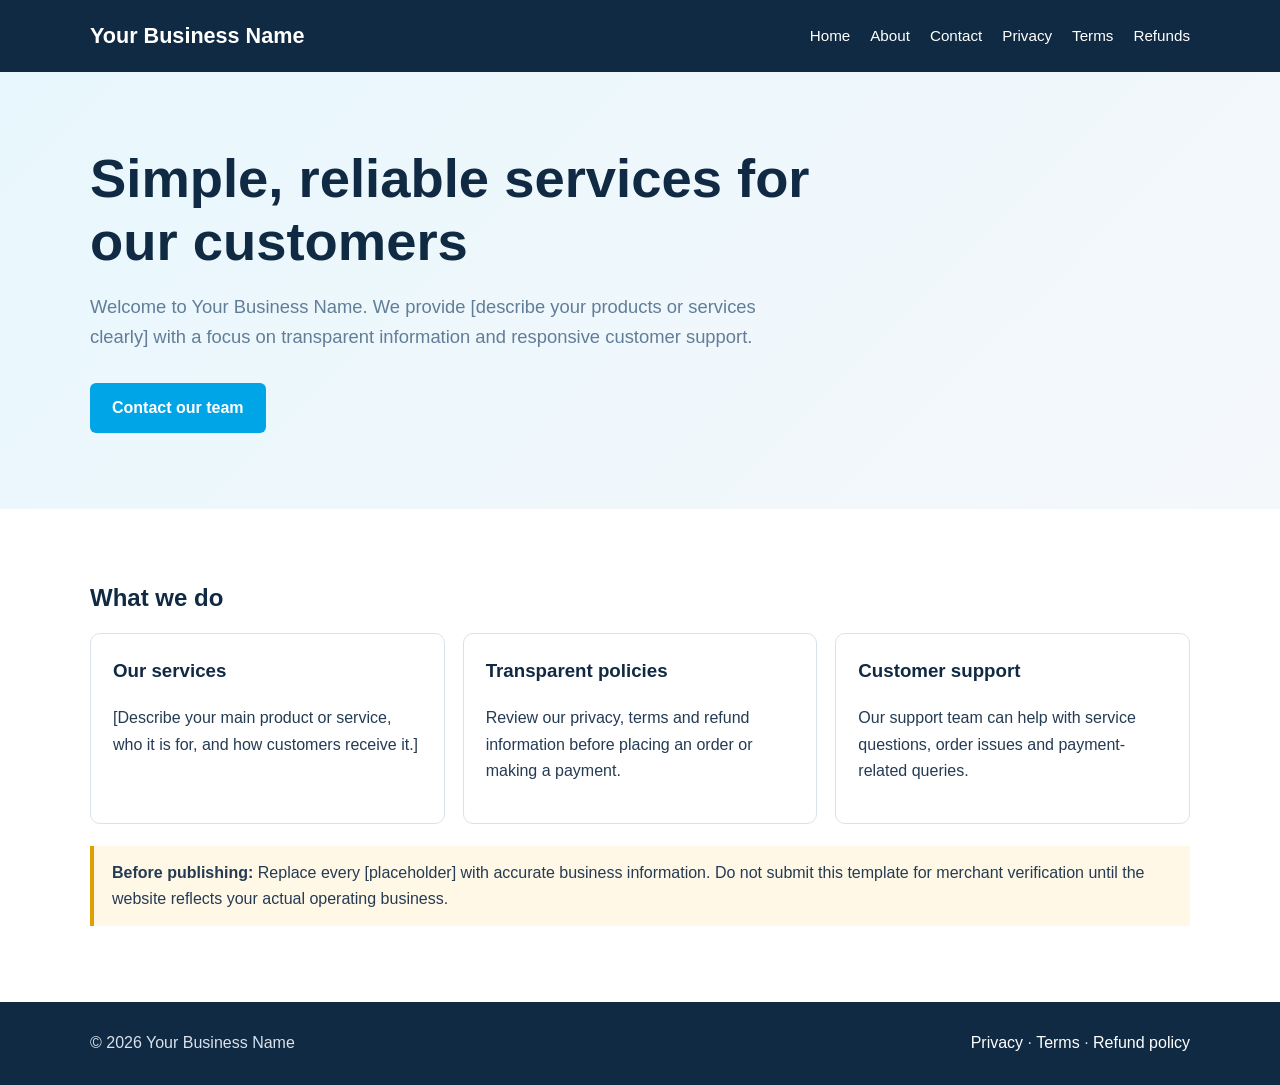
==== index.html @ 6c33d840 "Add business website page: index.html" ====
<!doctype html>
<html lang="en"><head><meta charset="utf-8"><meta name="viewport" content="width=device-width,initial-scale=1"><meta name="description" content="Learn about our services, customer support and payment policies."><title>Paytm Website | Home</title><link rel="stylesheet" href="style.css"></head><body>
<header class="site-header"><div class="container nav"><a class="brand" href="index.html">Your Business Name</a><nav class="nav-links"><a href="index.html">Home</a><a href="about.html">About</a><a href="contact.html">Contact</a><a href="privacy-policy.html">Privacy</a><a href="terms.html">Terms</a><a href="refund-policy.html">Refunds</a></nav></div></header>
<main><section class="hero"><div class="container"><h1>Simple, reliable services for our customers</h1><p>Welcome to Your Business Name. We provide [describe your products or services clearly] with a focus on transparent information and responsive customer support.</p><a class="button" href="contact.html">Contact our team</a></div></section>
<section class="section"><div class="container"><h2>What we do</h2><div class="cards"><article class="card"><h3>Our services</h3><p>[Describe your main product or service, who it is for, and how customers receive it.]</p></article><article class="card"><h3>Transparent policies</h3><p>Review our privacy, terms and refund information before placing an order or making a payment.</p></article><article class="card"><h3>Customer support</h3><p>Our support team can help with service questions, order issues and payment-related queries.</p></article></div><div class="notice"><strong>Before publishing:</strong> Replace every [placeholder] with accurate business information. Do not submit this template for merchant verification until the website reflects your actual operating business.</div></div></section></main>
<footer class="site-footer"><div class="container footer-inner"><span>© <span id="year"></span> Your Business Name</span><span><a href="privacy-policy.html">Privacy</a> · <a href="terms.html">Terms</a> · <a href="refund-policy.html">Refund policy</a></span></div></footer><script>document.getElementById('year').textContent=new Date().getFullYear()</script></body></html>
---- style.css ----
:root{--navy:#102a43;--blue:#00a5e8;--ink:#243b53;--muted:#627d98;--bg:#f5f8fb;--line:#d9e2ec}*{box-sizing:border-box}body{margin:0;font-family:Arial,Helvetica,sans-serif;color:var(--ink);line-height:1.65;background:#fff}a{color:var(--blue);text-decoration:none}a:hover{text-decoration:underline}.container{width:min(1100px,92%);margin:auto}.site-header{background:var(--navy);color:#fff}.nav{min-height:72px;display:flex;align-items:center;justify-content:space-between;gap:20px;flex-wrap:wrap}.brand{font-size:1.35rem;font-weight:700;color:#fff}.nav-links{display:flex;gap:20px;flex-wrap:wrap}.nav-links a{color:#fff;font-size:.95rem}.hero{padding:76px 0;background:linear-gradient(135deg,#e8f7fd,#f5f8fb)}.hero h1{font-size:clamp(2rem,5vw,3.4rem);line-height:1.15;color:var(--navy);max-width:760px;margin:0 0 18px}.hero p{font-size:1.15rem;max-width:720px;color:var(--muted)}.button{display:inline-block;background:var(--blue);color:#fff;padding:12px 22px;border-radius:6px;font-weight:700;margin-top:12px}.section{padding:54px 0}.section h2{color:var(--navy);line-height:1.25}.cards{display:grid;grid-template-columns:repeat(auto-fit,minmax(220px,1fr));gap:18px}.card{border:1px solid var(--line);border-radius:10px;padding:22px;background:#fff}.card h3{margin-top:0;color:var(--navy)}.notice{background:#fff8e6;border-left:4px solid #e0a000;padding:14px 18px;margin:22px 0}.page{padding:44px 0;min-height:65vh}.page h1{color:var(--navy);line-height:1.2}.page h2{margin-top:30px;color:var(--navy);font-size:1.2rem}.page p,.page li{max-width:850px}.site-footer{background:#102a43;color:#d9e2ec;padding:28px 0}.footer-inner{display:flex;justify-content:space-between;gap:20px;flex-wrap:wrap}.site-footer a{color:#fff}.small{font-size:.9rem;color:var(--muted)}.contact-list{list-style:none;padding:0}.contact-list li{padding:8px 0;border-bottom:1px solid var(--line)}@media(max-width:600px){.nav{padding:15px 0}.nav-links{gap:12px}.hero{padding:52px 0}.section{padding:38px 0}}
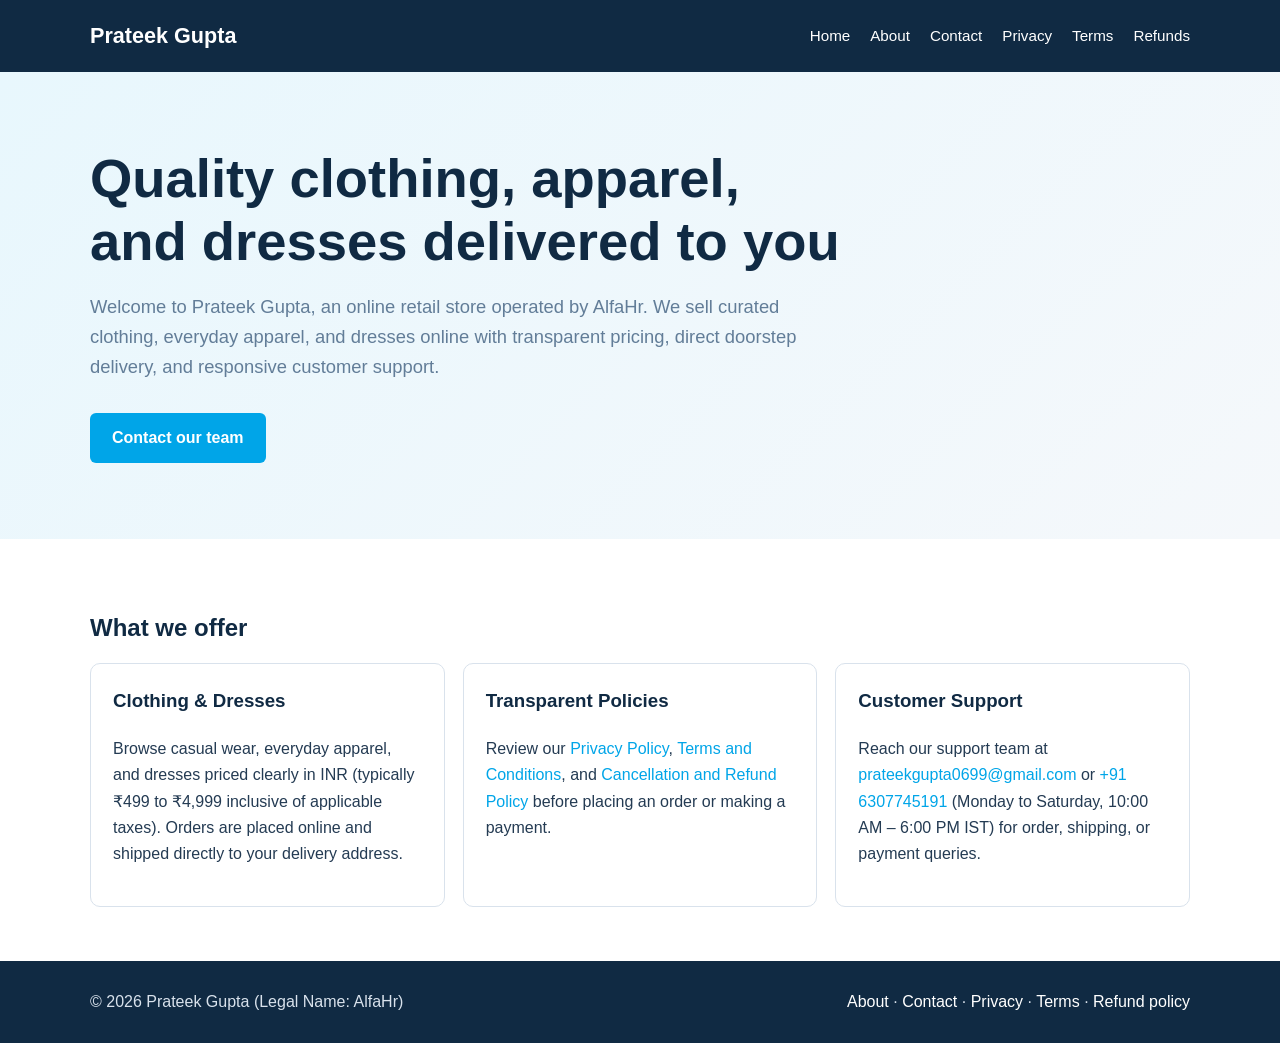
==== commit 6d07d372: "Update business details and policies for Paytm verification" ====
--- a/index.html
+++ b/index.html
@@ -1,6 +1,60 @@
 <!doctype html>
-<html lang="en"><head><meta charset="utf-8"><meta name="viewport" content="width=device-width,initial-scale=1"><meta name="description" content="Learn about our services, customer support and payment policies."><title>Paytm Website | Home</title><link rel="stylesheet" href="style.css"></head><body>
-<header class="site-header"><div class="container nav"><a class="brand" href="index.html">Your Business Name</a><nav class="nav-links"><a href="index.html">Home</a><a href="about.html">About</a><a href="contact.html">Contact</a><a href="privacy-policy.html">Privacy</a><a href="terms.html">Terms</a><a href="refund-policy.html">Refunds</a></nav></div></header>
-<main><section class="hero"><div class="container"><h1>Simple, reliable services for our customers</h1><p>Welcome to Your Business Name. We provide [describe your products or services clearly] with a focus on transparent information and responsive customer support.</p><a class="button" href="contact.html">Contact our team</a></div></section>
-<section class="section"><div class="container"><h2>What we do</h2><div class="cards"><article class="card"><h3>Our services</h3><p>[Describe your main product or service, who it is for, and how customers receive it.]</p></article><article class="card"><h3>Transparent policies</h3><p>Review our privacy, terms and refund information before placing an order or making a payment.</p></article><article class="card"><h3>Customer support</h3><p>Our support team can help with service questions, order issues and payment-related queries.</p></article></div><div class="notice"><strong>Before publishing:</strong> Replace every [placeholder] with accurate business information. Do not submit this template for merchant verification until the website reflects your actual operating business.</div></div></section></main>
-<footer class="site-footer"><div class="container footer-inner"><span>© <span id="year"></span> Your Business Name</span><span><a href="privacy-policy.html">Privacy</a> · <a href="terms.html">Terms</a> · <a href="refund-policy.html">Refund policy</a></span></div></footer><script>document.getElementById('year').textContent=new Date().getFullYear()</script></body></html>+<html lang="en">
+<head>
+  <meta charset="utf-8">
+  <meta name="viewport" content="width=device-width,initial-scale=1">
+  <meta name="description" content="Prateek Gupta (AlfaHr) is an online clothing, apparel, and dress store offering direct doorstep delivery across India, transparent pricing, and dedicated customer support.">
+  <title>Prateek Gupta | Home</title>
+  <link rel="stylesheet" href="style.css">
+</head>
+<body>
+  <header class="site-header">
+    <div class="container nav">
+      <a class="brand" href="index.html">Prateek Gupta</a>
+      <nav class="nav-links">
+        <a href="index.html">Home</a>
+        <a href="about.html">About</a>
+        <a href="contact.html">Contact</a>
+        <a href="privacy-policy.html">Privacy</a>
+        <a href="terms.html">Terms</a>
+        <a href="refund-policy.html">Refunds</a>
+      </nav>
+    </div>
+  </header>
+  <main>
+    <section class="hero">
+      <div class="container">
+        <h1>Quality clothing, apparel, and dresses delivered to you</h1>
+        <p>Welcome to Prateek Gupta, an online retail store operated by AlfaHr. We sell curated clothing, everyday apparel, and dresses online with transparent pricing, direct doorstep delivery, and responsive customer support.</p>
+        <a class="button" href="contact.html">Contact our team</a>
+      </div>
+    </section>
+    <section class="section">
+      <div class="container">
+        <h2>What we offer</h2>
+        <div class="cards">
+          <article class="card">
+            <h3>Clothing &amp; Dresses</h3>
+            <p>Browse casual wear, everyday apparel, and dresses priced clearly in INR (typically ₹499 to ₹4,999 inclusive of applicable taxes). Orders are placed online and shipped directly to your delivery address.</p>
+          </article>
+          <article class="card">
+            <h3>Transparent Policies</h3>
+            <p>Review our <a href="privacy-policy.html">Privacy Policy</a>, <a href="terms.html">Terms and Conditions</a>, and <a href="refund-policy.html">Cancellation and Refund Policy</a> before placing an order or making a payment.</p>
+          </article>
+          <article class="card">
+            <h3>Customer Support</h3>
+            <p>Reach our support team at <a href="mailto:prateekgupta0699@gmail.com">prateekgupta0699@gmail.com</a> or <a href="tel:+916307745191">+91 6307745191</a> (Monday to Saturday, 10:00 AM – 6:00 PM IST) for order, shipping, or payment queries.</p>
+          </article>
+        </div>
+      </div>
+    </section>
+  </main>
+  <footer class="site-footer">
+    <div class="container footer-inner">
+      <span>© <span id="year"></span> Prateek Gupta (Legal Name: AlfaHr)</span>
+      <span><a href="about.html">About</a> · <a href="contact.html">Contact</a> · <a href="privacy-policy.html">Privacy</a> · <a href="terms.html">Terms</a> · <a href="refund-policy.html">Refund policy</a></span>
+    </div>
+  </footer>
+  <script>document.getElementById('year').textContent=new Date().getFullYear()</script>
+</body>
+</html>
